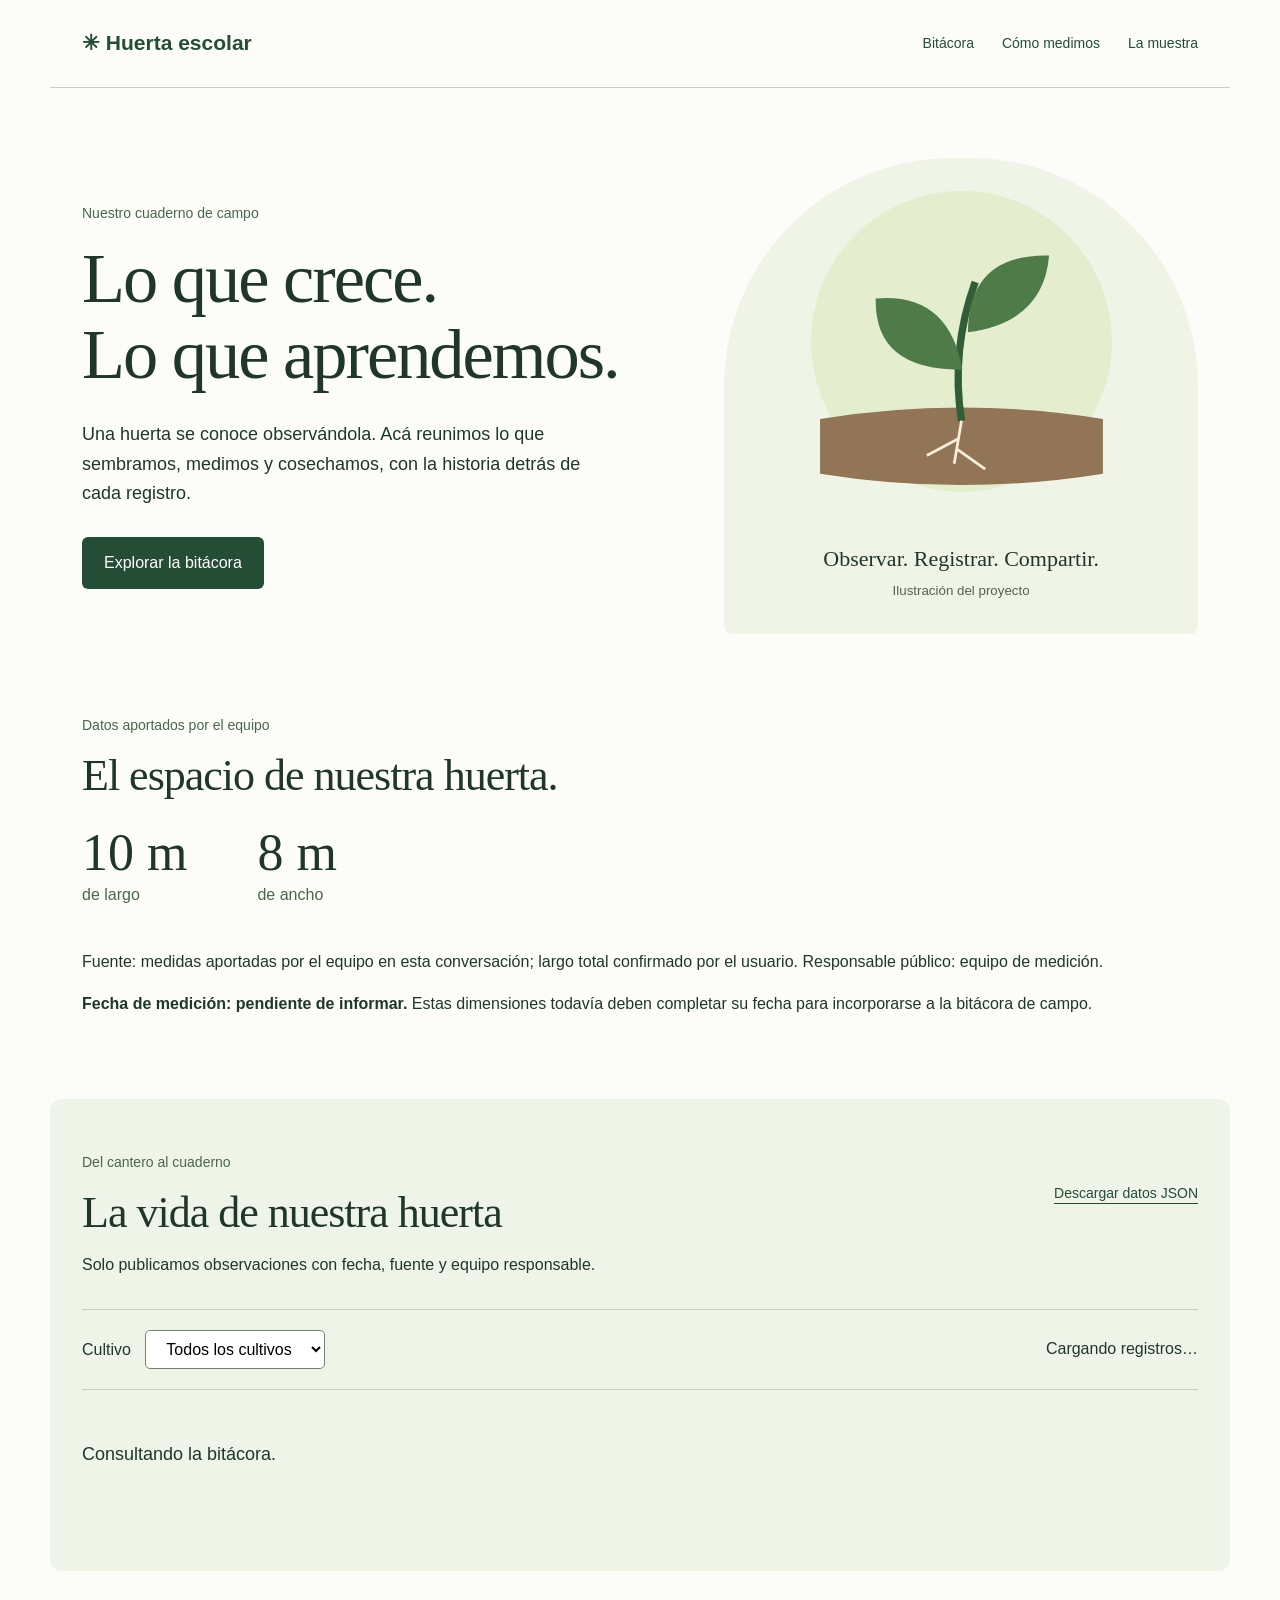
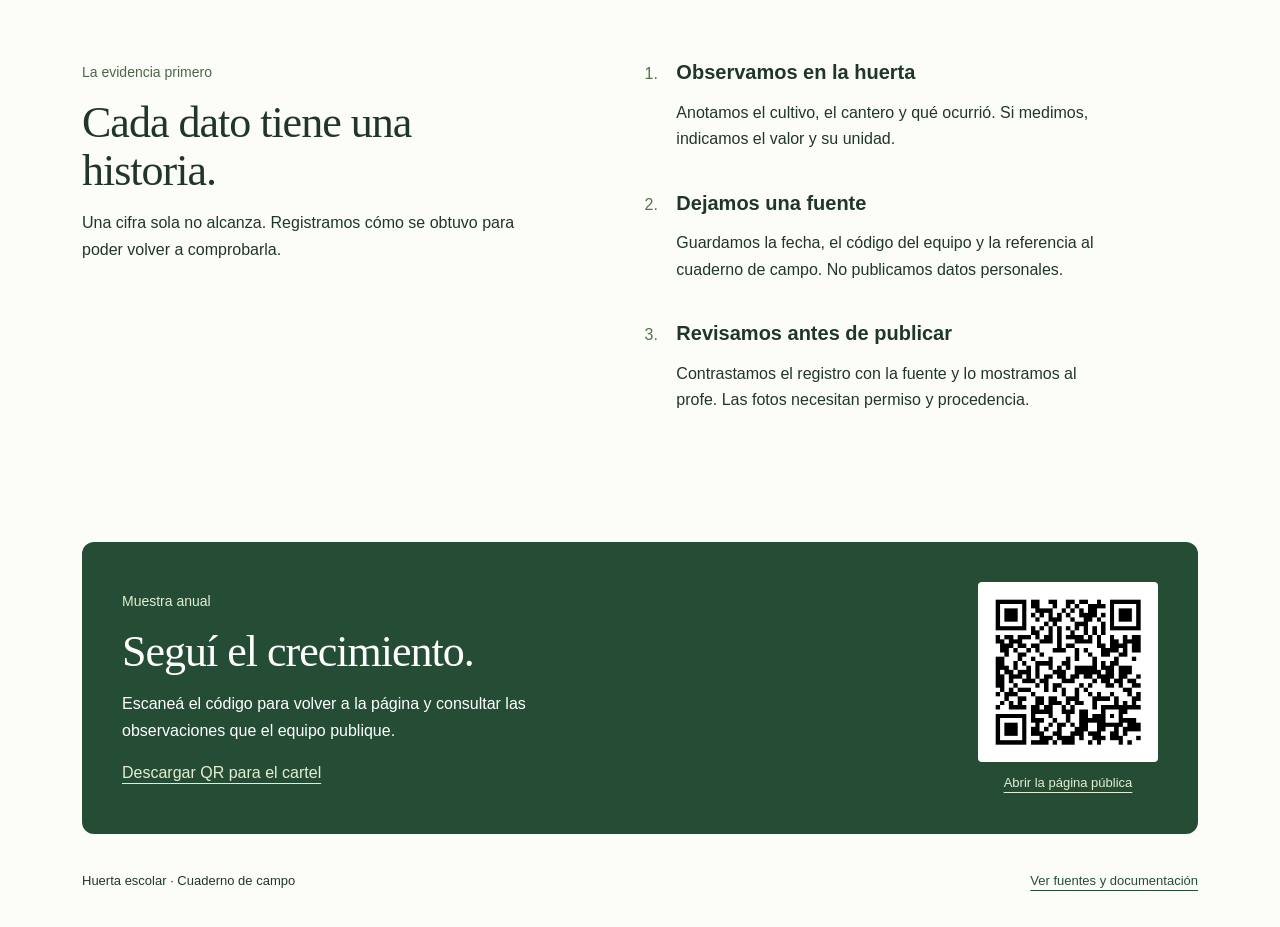
==== calendario.html @ 444447e7 "Mejora TP3: bitacora verificable, medidas aportadas y muestra anual" ====
<!doctype html><html lang="es"><meta charset="utf-8"><meta name="viewport" content="width=device-width,initial-scale=1"><meta http-equiv="refresh" content="0;url=index.html"><title>Huerta escolar</title><p>La página se actualizó. <a href="index.html">Abrir el cuaderno de campo de la huerta</a>.</p></html>
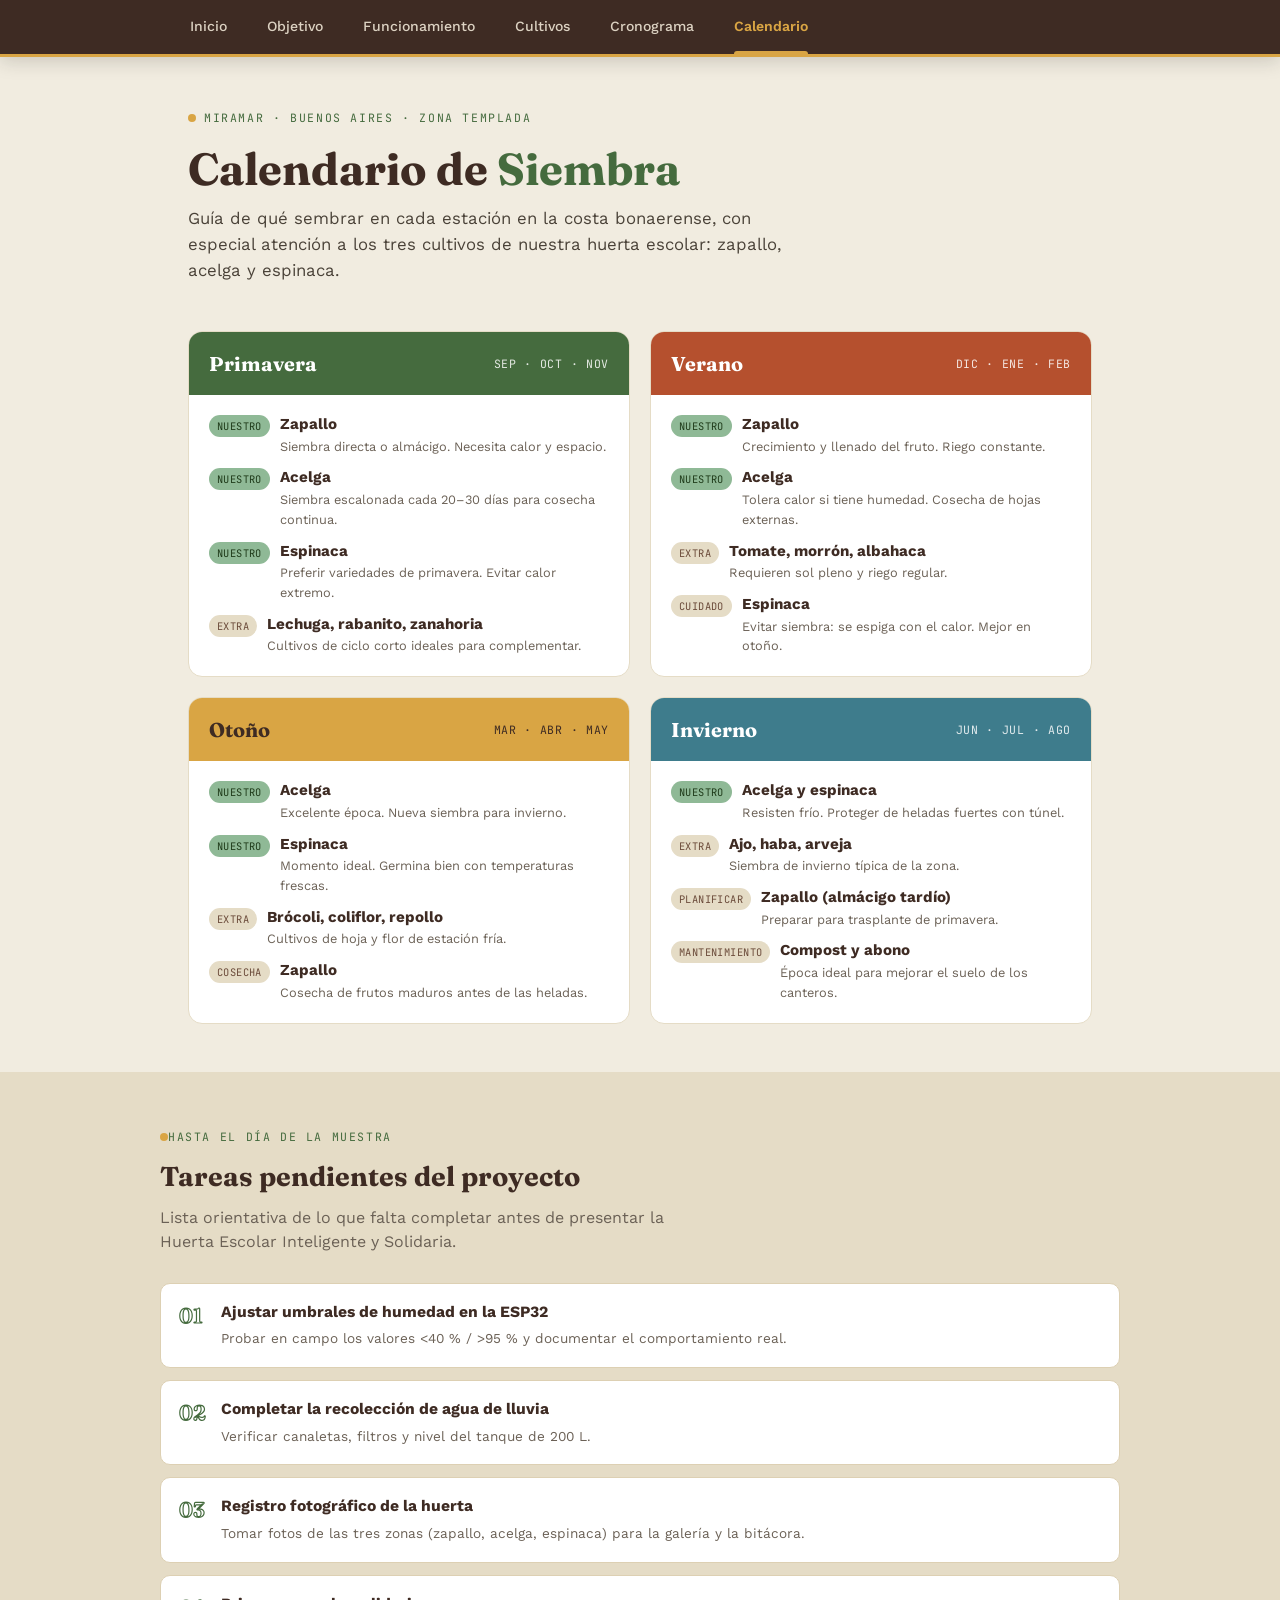
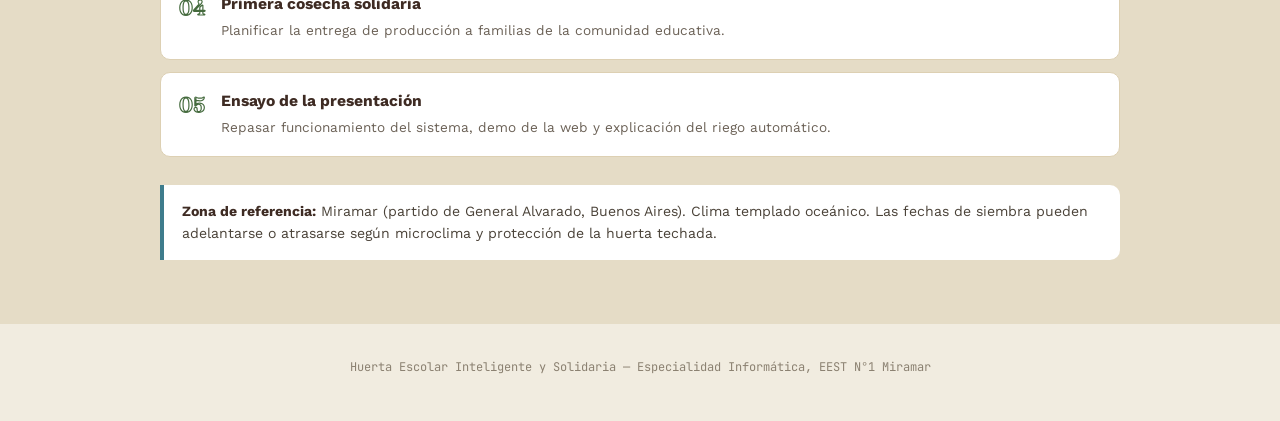
==== commit c5dd6760: "Integra mejoras TP3 conservando pagina original y fichas de cultivos" ====
--- a/calendario.html
+++ b/calendario.html
@@ -1 +1,543 @@
-<!doctype html><html lang="es"><meta charset="utf-8"><meta name="viewport" content="width=device-width,initial-scale=1"><meta http-equiv="refresh" content="0;url=index.html"><title>Huerta escolar</title><p>La página se actualizó. <a href="index.html">Abrir el cuaderno de campo de la huerta</a>.</p></html>+<!DOCTYPE html>
+<html lang="es">
+<head>
+  <meta charset="UTF-8">
+  <meta name="viewport" content="width=device-width, initial-scale=1.0">
+  <title>Calendario de Siembra · Huerta Escolar Inteligente</title>
+  <link rel="icon" href="images/favicon.svg" type="image/svg+xml">
+  <link rel="preconnect" href="https://fonts.googleapis.com">
+  <link href="https://fonts.googleapis.com/css2?family=Fraunces:opsz,wght@9..144,400;9..144,600;9..144,700&family=Work+Sans:wght@400;500;600&family=JetBrains+Mono:wght@400;500&display=swap" rel="stylesheet">
+  <style>
+    :root{
+      --soil:#3E2B23;
+      --soil-light:#6B4B3A;
+      --leaf:#456B3E;
+      --leaf-light:#8FB996;
+      --water:#3E7C8C;
+      --harvest:#D9A544;
+      --paper:#F1ECE0;
+      --paper-dark:#E5DCC6;
+      --ink:#241F19;
+      --radius:14px;
+    }
+
+    *{ box-sizing:border-box; }
+    html{ scroll-behavior:smooth; }
+
+    body{
+      margin:0;
+      background:var(--paper);
+      color:var(--ink);
+      font-family:'Work Sans', sans-serif;
+      line-height:1.55;
+    }
+
+    h1,h2,h3{
+      font-family:'Fraunces', serif;
+      margin:0;
+      color:var(--soil);
+    }
+
+    .eyebrow{
+      font-family:'JetBrains Mono', monospace;
+      font-size:0.72rem;
+      letter-spacing:0.14em;
+      text-transform:uppercase;
+      color:var(--leaf);
+      display:inline-flex;
+      align-items:center;
+      gap:8px;
+    }
+    .eyebrow::before{
+      content:"";
+      width:8px;height:8px;
+      border-radius:50%;
+      background:var(--harvest);
+      display:inline-block;
+    }
+
+    /* ---------- MENÚ ---------- */
+    .nav-principal{
+      position:sticky;
+      top:0;
+      z-index:100;
+      background:var(--soil);
+      border-bottom:3px solid var(--harvest);
+      box-shadow:0 4px 18px rgba(36,31,25,0.18);
+    }
+    .nav-inner{
+      max-width:960px;
+      margin:0 auto;
+      padding:0 12px;
+      display:flex;
+      align-items:center;
+      gap:4px;
+      overflow-x:auto;
+      -webkit-overflow-scrolling:touch;
+      scrollbar-width:thin;
+    }
+    .nav-inner::-webkit-scrollbar{ height:4px; }
+    .nav-inner::-webkit-scrollbar-thumb{ background:var(--leaf-light); border-radius:4px; }
+
+    .nav-btn{
+      flex:0 0 auto;
+      background:transparent;
+      border:none;
+      color:#DCD2C2;
+      font-family:'Work Sans', sans-serif;
+      font-size:0.88rem;
+      font-weight:500;
+      padding:16px 18px;
+      cursor:pointer;
+      position:relative;
+      transition:color .2s ease, background .2s ease;
+      white-space:nowrap;
+      text-decoration:none;
+      display:inline-block;
+    }
+    .nav-btn:hover{
+      color:#fff;
+      background:rgba(255,255,255,0.06);
+    }
+    .nav-btn.activo{
+      color:var(--harvest);
+      font-weight:600;
+    }
+    .nav-btn.activo::after{
+      content:"";
+      position:absolute;
+      left:18px; right:18px; bottom:0;
+      height:3px;
+      background:var(--harvest);
+      border-radius:3px 3px 0 0;
+    }
+
+    /* ---------- HERO ---------- */
+    .hero{
+      max-width:960px;
+      margin:0 auto;
+      padding:48px 28px 36px;
+    }
+    .hero h1{
+      font-size:clamp(1.9rem, 4.5vw, 2.8rem);
+      font-weight:700;
+      line-height:1.1;
+      margin:14px 0 12px;
+    }
+    .hero h1 span{ color:var(--leaf); }
+    .hero p.lead{
+      max-width:620px;
+      font-size:1.05rem;
+      color:#4a4238;
+      margin:0;
+    }
+
+    /* ---------- CALENDARIO ESTACIONES ---------- */
+    .estaciones{
+      max-width:960px;
+      margin:0 auto;
+      padding:12px 28px 48px;
+    }
+
+    .grid-estaciones{
+      display:grid;
+      grid-template-columns:repeat(2, 1fr);
+      gap:20px;
+    }
+    @media (max-width:700px){
+      .grid-estaciones{ grid-template-columns:1fr; }
+    }
+
+    .estacion{
+      background:#fff;
+      border:1px solid var(--paper-dark);
+      border-radius:var(--radius);
+      overflow:hidden;
+    }
+    .estacion-header{
+      padding:16px 20px;
+      display:flex;
+      align-items:center;
+      justify-content:space-between;
+      gap:12px;
+    }
+    .estacion-header h2{
+      font-size:1.25rem;
+      color:#fff;
+    }
+    .estacion-header .meses{
+      font-family:'JetBrains Mono', monospace;
+      font-size:0.72rem;
+      letter-spacing:.06em;
+      text-transform:uppercase;
+      color:rgba(255,255,255,0.85);
+    }
+    .estacion.primavera .estacion-header{ background:var(--leaf); }
+    .estacion.verano .estacion-header{ background:#B5502E; }
+    .estacion.otono .estacion-header{ background:var(--harvest); }
+    .estacion.otono .estacion-header h2,
+    .estacion.otono .estacion-header .meses{ color:var(--soil); }
+    .estacion.invierno .estacion-header{ background:var(--water); }
+
+    .estacion-body{ padding:18px 20px 20px; }
+
+    .cultivo-lista{
+      list-style:none;
+      margin:0; padding:0;
+      display:flex;
+      flex-direction:column;
+      gap:10px;
+    }
+    .cultivo-lista li{
+      display:flex;
+      align-items:flex-start;
+      gap:10px;
+      font-size:0.92rem;
+      color:#4a4238;
+    }
+    .cultivo-lista .tag{
+      flex:0 0 auto;
+      font-family:'JetBrains Mono', monospace;
+      font-size:0.65rem;
+      letter-spacing:.04em;
+      text-transform:uppercase;
+      padding:3px 8px;
+      border-radius:12px;
+      background:var(--paper-dark);
+      color:var(--soil-light);
+      margin-top:2px;
+    }
+    .cultivo-lista .tag.nuestro{
+      background:var(--leaf-light);
+      color:#1f3b1a;
+    }
+    .cultivo-lista strong{
+      display:block;
+      color:var(--soil);
+      font-size:0.95rem;
+    }
+    .cultivo-lista span.nota{
+      display:block;
+      font-size:0.8rem;
+      color:#6b6156;
+    }
+
+    /* ---------- TAREAS HASTA LA MUESTRA ---------- */
+    .tareas-muestra{
+      background:var(--paper-dark);
+      padding:56px 28px 64px;
+    }
+    .tareas-inner{
+      max-width:960px;
+      margin:0 auto;
+    }
+    .tareas-inner > .eyebrow{ display:block; margin-bottom:10px; }
+    .tareas-inner h2{ font-size:1.7rem; margin-bottom:8px; }
+    .tareas-inner > p{
+      color:#6b6156;
+      max-width:560px;
+      margin:0 0 28px;
+    }
+
+    .lista-tareas-muestra{
+      list-style:none;
+      margin:0; padding:0;
+      display:flex;
+      flex-direction:column;
+      gap:12px;
+    }
+    .lista-tareas-muestra li{
+      background:#fff;
+      border:1px solid #ddd0b3;
+      border-radius:10px;
+      padding:16px 18px;
+      display:flex;
+      gap:14px;
+      align-items:flex-start;
+    }
+    .lista-tareas-muestra .num{
+      font-family:'Fraunces', serif;
+      font-size:1.3rem;
+      font-weight:600;
+      color:var(--leaf-light);
+      -webkit-text-stroke:1.2px var(--leaf);
+      color:transparent;
+      flex:0 0 auto;
+      min-width:28px;
+    }
+    .lista-tareas-muestra strong{
+      display:block;
+      font-size:0.98rem;
+      color:var(--soil);
+      margin-bottom:2px;
+    }
+    .lista-tareas-muestra span{
+      font-size:0.85rem;
+      color:#6b6156;
+    }
+
+    .nota-zona{
+      margin-top:28px;
+      padding:16px 18px;
+      background:#fff;
+      border-left:4px solid var(--water);
+      border-radius:0 10px 10px 0;
+      font-size:0.88rem;
+      color:#4a4238;
+    }
+    .nota-zona b{ color:var(--soil); }
+
+    footer{
+      text-align:center;
+      padding:34px 20px 44px;
+      font-family:'JetBrains Mono', monospace;
+      font-size:0.75rem;
+      color:#8b8171;
+    }
+  </style>
+</head>
+<body>
+
+  <nav class="nav-principal" aria-label="Navegación principal">
+    <div class="nav-inner">
+      <a href="index.html" class="nav-btn">Inicio</a>
+      <a href="index.html" class="nav-btn">Objetivo</a>
+      <a href="index.html" class="nav-btn">Funcionamiento</a>
+      <a href="index.html" class="nav-btn">Cultivos</a>
+      <a href="index.html" class="nav-btn">Cronograma</a>
+      <a href="calendario.html" class="nav-btn activo">Calendario</a>
+    </div>
+  </nav>
+
+  <header class="hero">
+    <span class="eyebrow">Miramar · Buenos Aires · Zona templada</span>
+    <h1>Calendario de <span>Siembra</span></h1>
+    <p class="lead">
+      Guía de qué sembrar en cada estación en la costa bonaerense, con especial atención a los
+      tres cultivos de nuestra huerta escolar: zapallo, acelga y espinaca.
+    </p>
+  </header>
+
+  <section class="estaciones">
+    <div class="grid-estaciones">
+
+      <!-- PRIMAVERA -->
+      <article class="estacion primavera">
+        <div class="estacion-header">
+          <h2>Primavera</h2>
+          <span class="meses">Sep · Oct · Nov</span>
+        </div>
+        <div class="estacion-body">
+          <ul class="cultivo-lista">
+            <li>
+              <span class="tag nuestro">Nuestro</span>
+              <div>
+                <strong>Zapallo</strong>
+                <span class="nota">Siembra directa o almácigo. Necesita calor y espacio.</span>
+              </div>
+            </li>
+            <li>
+              <span class="tag nuestro">Nuestro</span>
+              <div>
+                <strong>Acelga</strong>
+                <span class="nota">Siembra escalonada cada 20–30 días para cosecha continua.</span>
+              </div>
+            </li>
+            <li>
+              <span class="tag nuestro">Nuestro</span>
+              <div>
+                <strong>Espinaca</strong>
+                <span class="nota">Preferir variedades de primavera. Evitar calor extremo.</span>
+              </div>
+            </li>
+            <li>
+              <span class="tag">Extra</span>
+              <div>
+                <strong>Lechuga, rabanito, zanahoria</strong>
+                <span class="nota">Cultivos de ciclo corto ideales para complementar.</span>
+              </div>
+            </li>
+          </ul>
+        </div>
+      </article>
+
+      <!-- VERANO -->
+      <article class="estacion verano">
+        <div class="estacion-header">
+          <h2>Verano</h2>
+          <span class="meses">Dic · Ene · Feb</span>
+        </div>
+        <div class="estacion-body">
+          <ul class="cultivo-lista">
+            <li>
+              <span class="tag nuestro">Nuestro</span>
+              <div>
+                <strong>Zapallo</strong>
+                <span class="nota">Crecimiento y llenado del fruto. Riego constante.</span>
+              </div>
+            </li>
+            <li>
+              <span class="tag nuestro">Nuestro</span>
+              <div>
+                <strong>Acelga</strong>
+                <span class="nota">Tolera calor si tiene humedad. Cosecha de hojas externas.</span>
+              </div>
+            </li>
+            <li>
+              <span class="tag">Extra</span>
+              <div>
+                <strong>Tomate, morrón, albahaca</strong>
+                <span class="nota">Requieren sol pleno y riego regular.</span>
+              </div>
+            </li>
+            <li>
+              <span class="tag">Cuidado</span>
+              <div>
+                <strong>Espinaca</strong>
+                <span class="nota">Evitar siembra: se espiga con el calor. Mejor en otoño.</span>
+              </div>
+            </li>
+          </ul>
+        </div>
+      </article>
+
+      <!-- OTOÑO -->
+      <article class="estacion otono">
+        <div class="estacion-header">
+          <h2>Otoño</h2>
+          <span class="meses">Mar · Abr · May</span>
+        </div>
+        <div class="estacion-body">
+          <ul class="cultivo-lista">
+            <li>
+              <span class="tag nuestro">Nuestro</span>
+              <div>
+                <strong>Acelga</strong>
+                <span class="nota">Excelente época. Nueva siembra para invierno.</span>
+              </div>
+            </li>
+            <li>
+              <span class="tag nuestro">Nuestro</span>
+              <div>
+                <strong>Espinaca</strong>
+                <span class="nota">Momento ideal. Germina bien con temperaturas frescas.</span>
+              </div>
+            </li>
+            <li>
+              <span class="tag">Extra</span>
+              <div>
+                <strong>Brócoli, coliflor, repollo</strong>
+                <span class="nota">Cultivos de hoja y flor de estación fría.</span>
+              </div>
+            </li>
+            <li>
+              <span class="tag">Cosecha</span>
+              <div>
+                <strong>Zapallo</strong>
+                <span class="nota">Cosecha de frutos maduros antes de las heladas.</span>
+              </div>
+            </li>
+          </ul>
+        </div>
+      </article>
+
+      <!-- INVIERNO -->
+      <article class="estacion invierno">
+        <div class="estacion-header">
+          <h2>Invierno</h2>
+          <span class="meses">Jun · Jul · Ago</span>
+        </div>
+        <div class="estacion-body">
+          <ul class="cultivo-lista">
+            <li>
+              <span class="tag nuestro">Nuestro</span>
+              <div>
+                <strong>Acelga y espinaca</strong>
+                <span class="nota">Resisten frío. Proteger de heladas fuertes con túnel.</span>
+              </div>
+            </li>
+            <li>
+              <span class="tag">Extra</span>
+              <div>
+                <strong>Ajo, haba, arveja</strong>
+                <span class="nota">Siembra de invierno típica de la zona.</span>
+              </div>
+            </li>
+            <li>
+              <span class="tag">Planificar</span>
+              <div>
+                <strong>Zapallo (almácigo tardío)</strong>
+                <span class="nota">Preparar para trasplante de primavera.</span>
+              </div>
+            </li>
+            <li>
+              <span class="tag">Mantenimiento</span>
+              <div>
+                <strong>Compost y abono</strong>
+                <span class="nota">Época ideal para mejorar el suelo de los canteros.</span>
+              </div>
+            </li>
+          </ul>
+        </div>
+      </article>
+
+    </div>
+  </section>
+
+  <section class="tareas-muestra">
+    <div class="tareas-inner">
+      <span class="eyebrow">Hasta el día de la muestra</span>
+      <h2>Tareas pendientes del proyecto</h2>
+      <p>Lista orientativa de lo que falta completar antes de presentar la Huerta Escolar Inteligente y Solidaria.</p>
+
+      <ul class="lista-tareas-muestra">
+        <li>
+          <span class="num">01</span>
+          <div>
+            <strong>Ajustar umbrales de humedad en la ESP32</strong>
+            <span>Probar en campo los valores &lt;40 % / &gt;95 % y documentar el comportamiento real.</span>
+          </div>
+        </li>
+        <li>
+          <span class="num">02</span>
+          <div>
+            <strong>Completar la recolección de agua de lluvia</strong>
+            <span>Verificar canaletas, filtros y nivel del tanque de 200 L.</span>
+          </div>
+        </li>
+        <li>
+          <span class="num">03</span>
+          <div>
+            <strong>Registro fotográfico de la huerta</strong>
+            <span>Tomar fotos de las tres zonas (zapallo, acelga, espinaca) para la galería y la bitácora.</span>
+          </div>
+        </li>
+        <li>
+          <span class="num">04</span>
+          <div>
+            <strong>Primera cosecha solidaria</strong>
+            <span>Planificar la entrega de producción a familias de la comunidad educativa.</span>
+          </div>
+        </li>
+        <li>
+          <span class="num">05</span>
+          <div>
+            <strong>Ensayo de la presentación</strong>
+            <span>Repasar funcionamiento del sistema, demo de la web y explicación del riego automático.</span>
+          </div>
+        </li>
+      </ul>
+
+      <div class="nota-zona">
+        <b>Zona de referencia:</b> Miramar (partido de General Alvarado, Buenos Aires). Clima templado oceánico.
+        Las fechas de siembra pueden adelantarse o atrasarse según microclima y protección de la huerta techada.
+      </div>
+    </div>
+  </section>
+
+  <footer>
+    Huerta Escolar Inteligente y Solidaria — Especialidad Informática, EEST N°1 Miramar
+  </footer>
+
+</body>
+</html>
